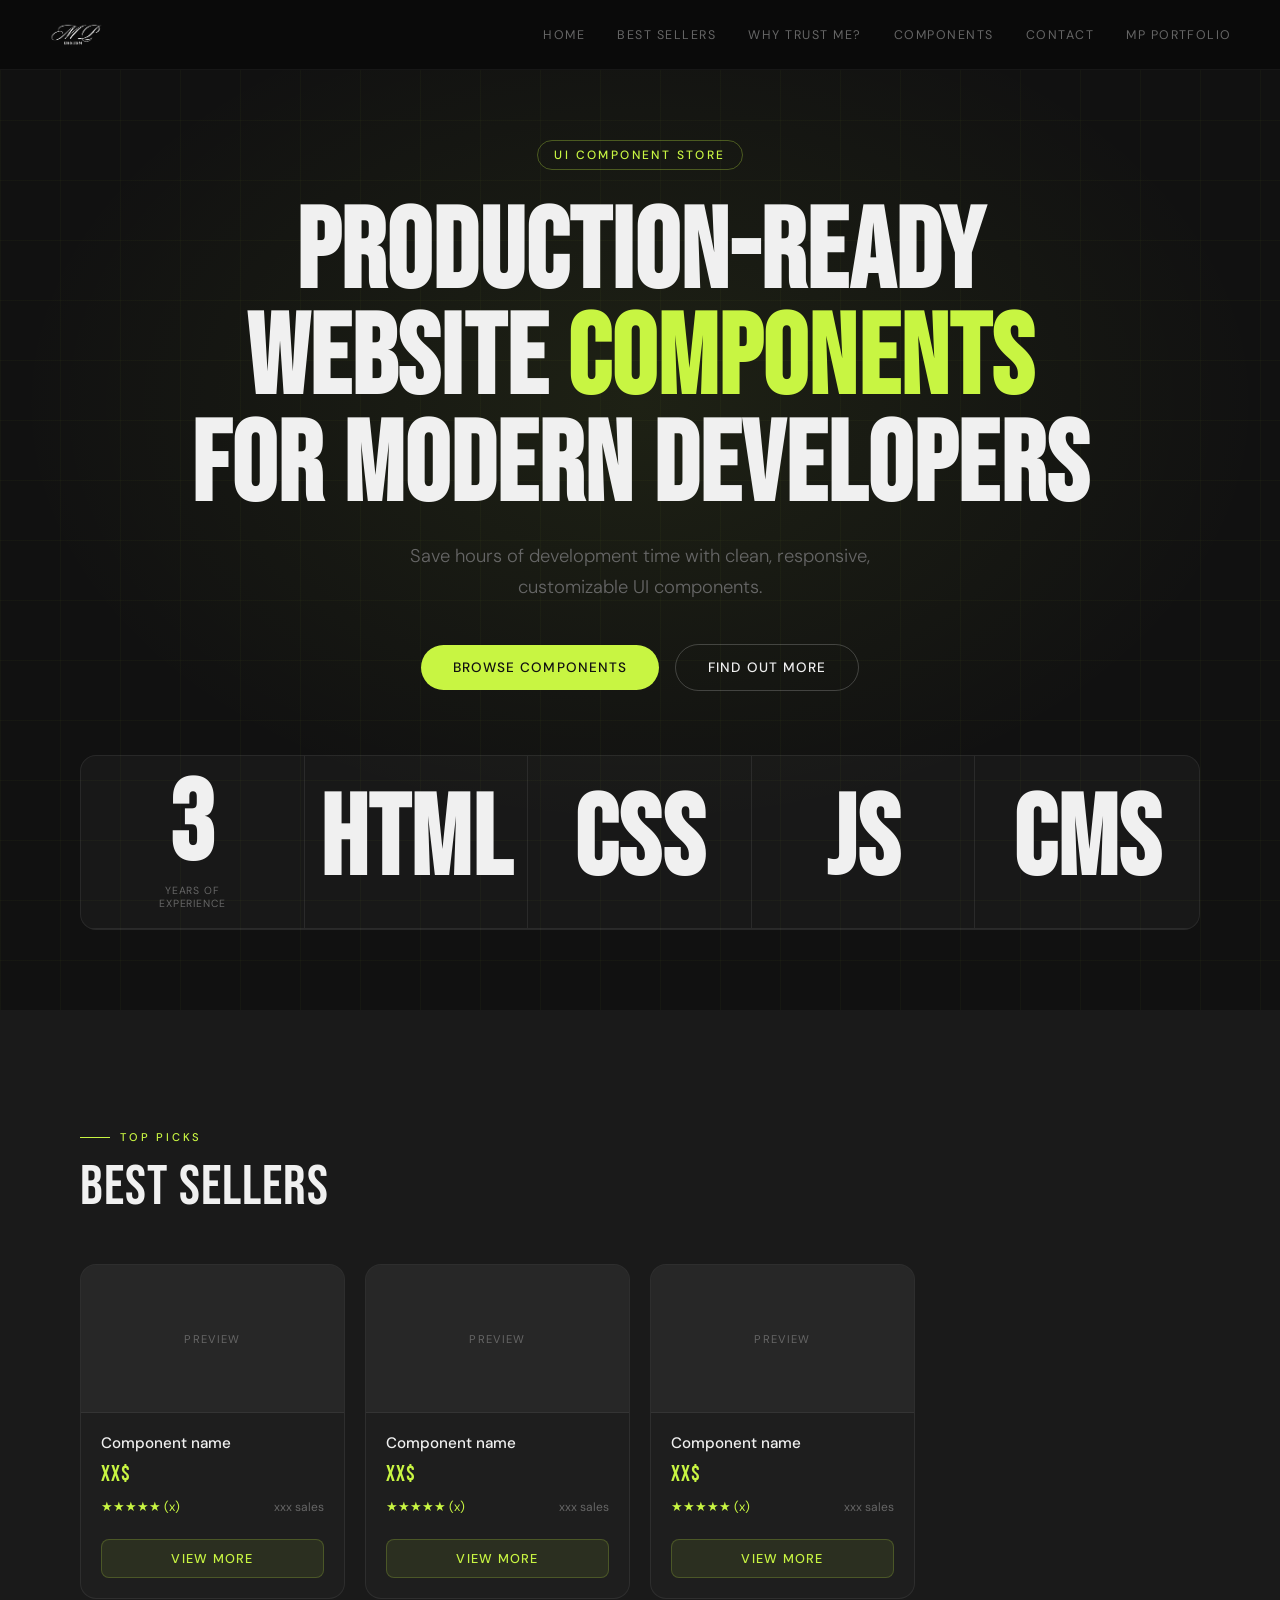
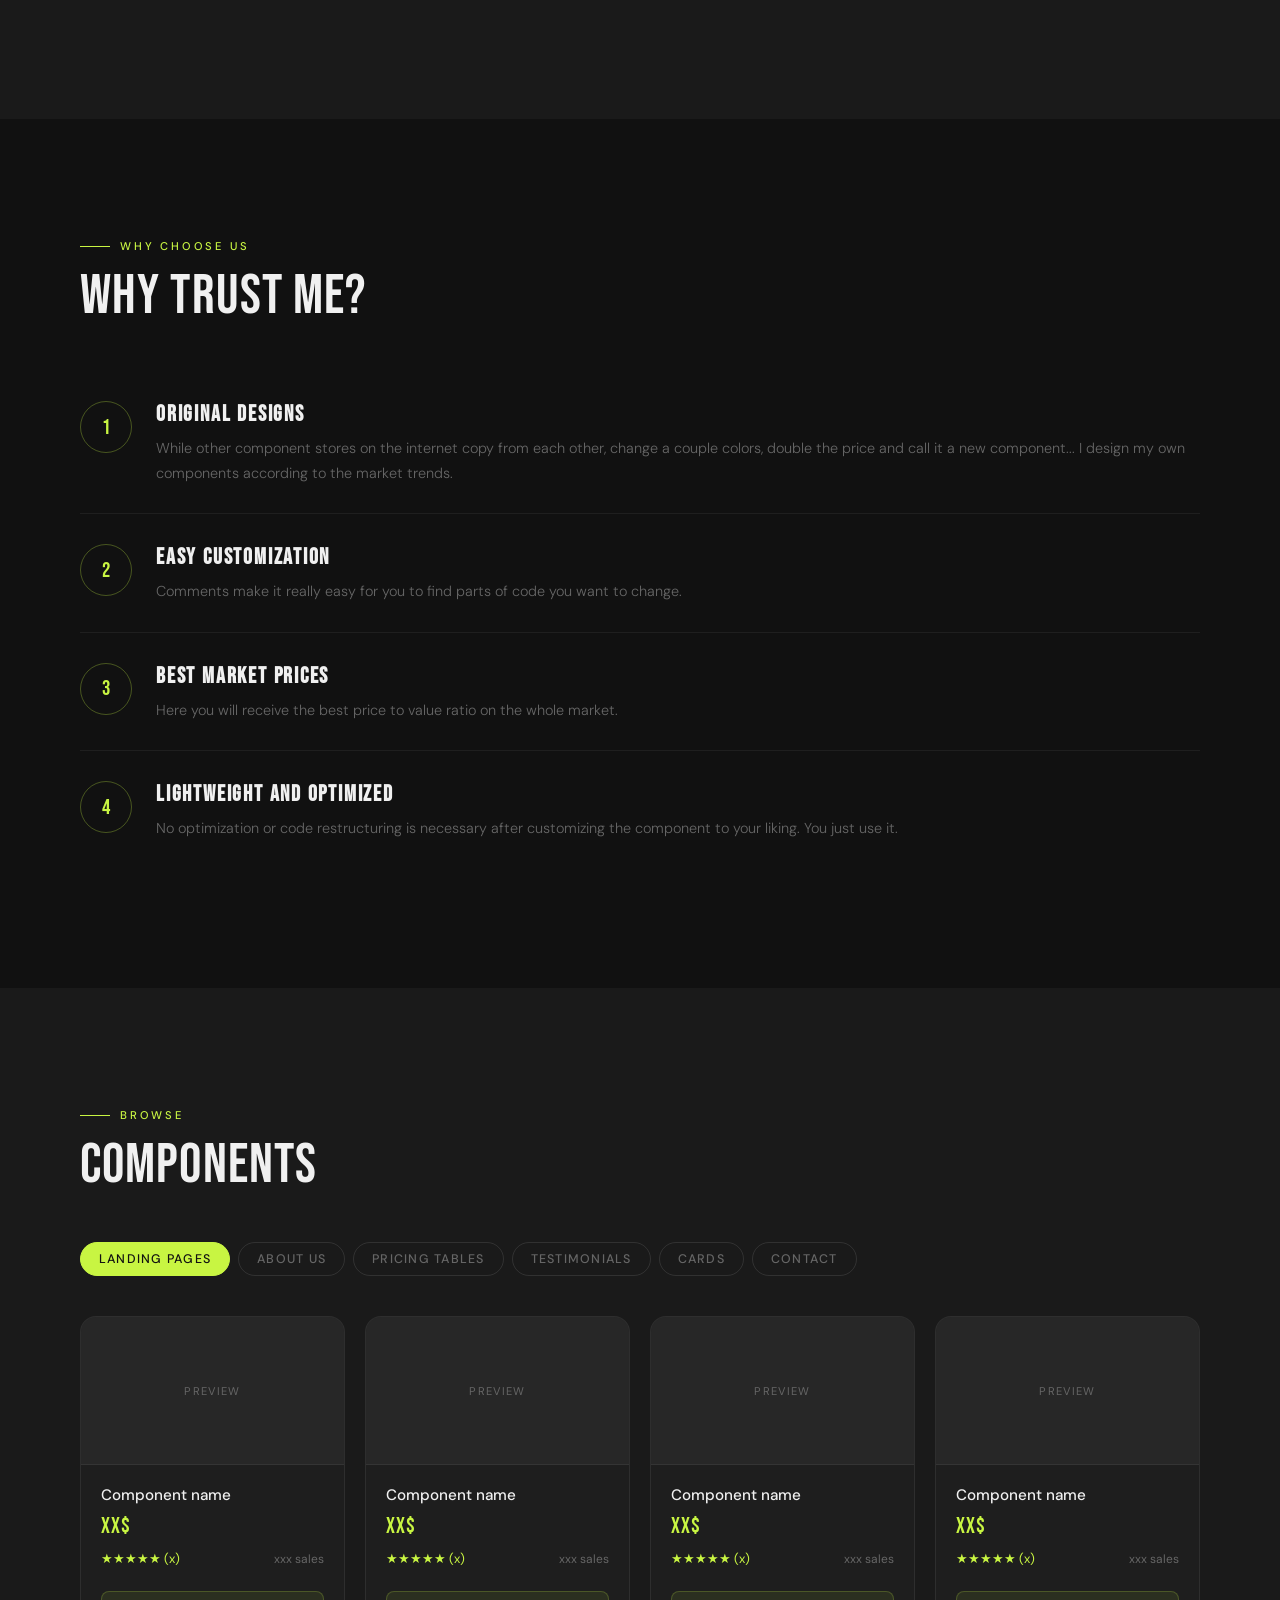
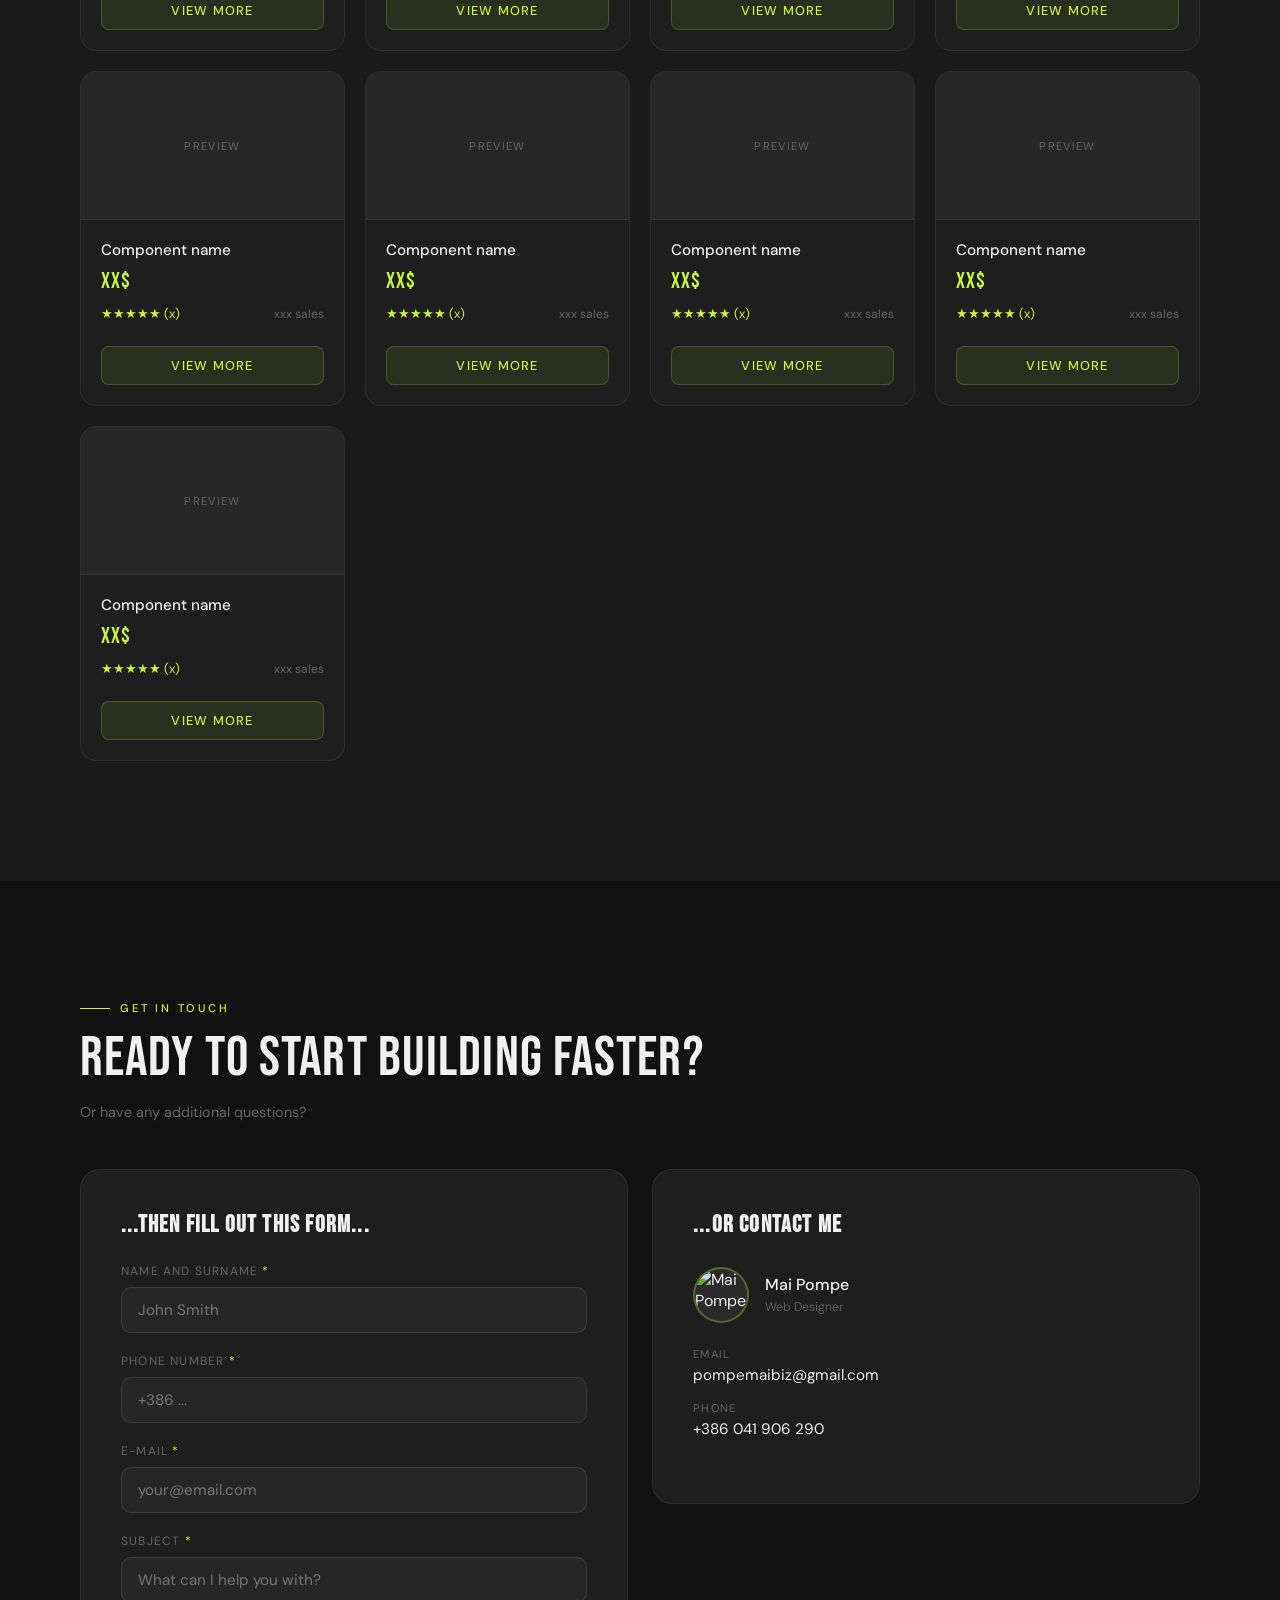
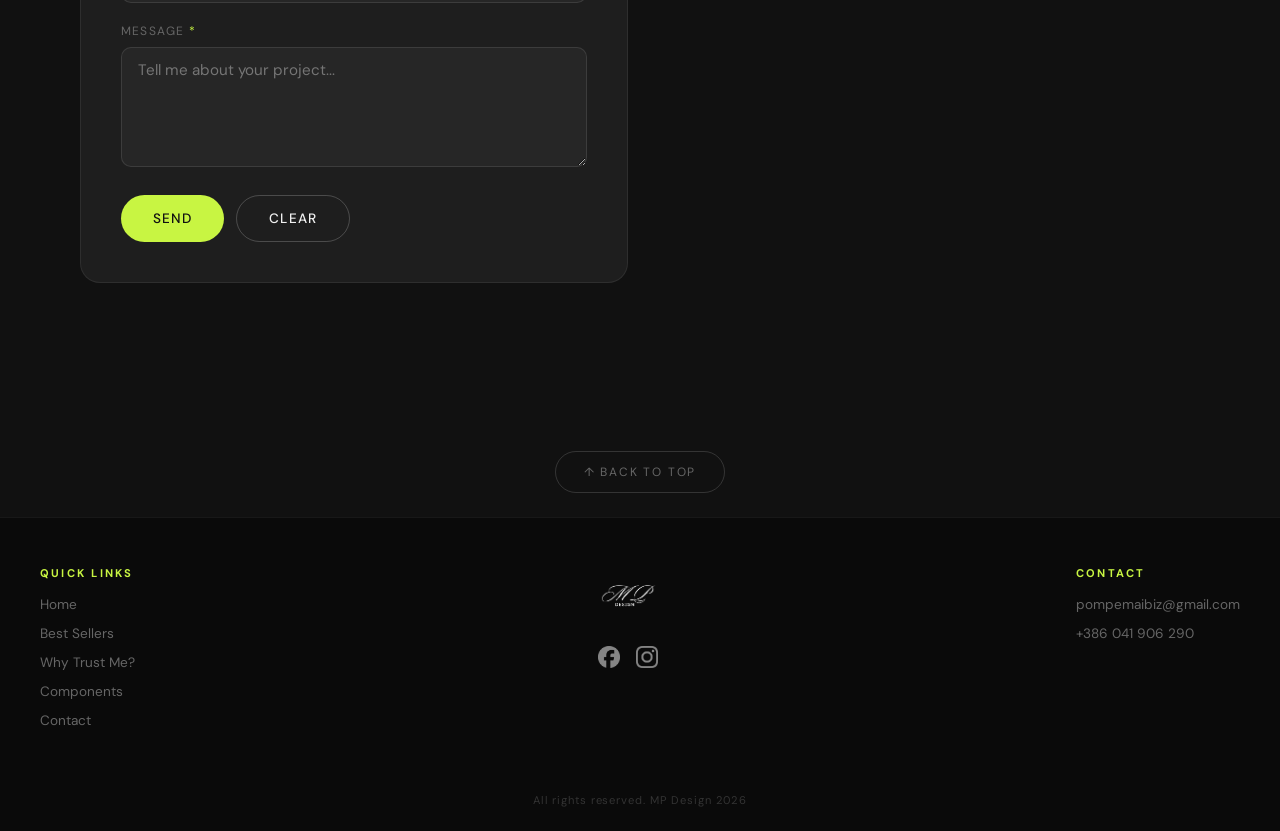
==== componentry.html @ 8903fa46 "MP Componentry added" ====
<!DOCTYPE html>
<html lang="en">
<head>
    <meta charset="UTF-8">
    <meta name="viewport" content="width=device-width, initial-scale=1.0">
    <title>MP Componentry</title>

    <link rel="preconnect" href="https://fonts.googleapis.com">
    <link rel="preconnect" href="https://fonts.gstatic.com" crossorigin>
    <link href="https://fonts.googleapis.com/css2?family=Bebas+Neue&family=DM+Sans:ital,opsz,wght@0,9..40,300;0,9..40,400;0,9..40,500;1,9..40,300&display=swap" rel="stylesheet">

    <link rel="stylesheet" href="componentry.css">
</head>
<body>
    <nav id="navbar">
        <div class="nav-logo">
            <img src="img/logoWhite.png" alt="logo">
        </div>
        <button class="nav-toggle" id="toggle" aria-label="Toggle menu">
            <span></span><span></span><span></span>
        </button>
    </nav>

    <div class="nav-drawer" id="drawer">
        <a href="#landingPage">Home</a>
        <a href="#bestSellers">Best Sellers</a>
        <a href="#whyTrustMe">Why Trust Me?</a>
        <a href="#components">Components</a>
        <a href="#contact">Contact</a>
        <a href="index.html">MP Portfolio</a>
    </div>

    <nav id="desktopNavbar">
        <img src="img/logoWhite.png" alt="logo">
        <a href="#landingPage">Home</a>
        <a href="#bestSellers">Best Sellers</a>
        <a href="#whyTrustMe">Why Trust Me?</a>
        <a href="#components">Components</a>
        <a href="#contact">Contact</a>
        <a href="index.html">MP Portfolio</a>
    </nav>

    <section id="landingPage">
        <div class="landing-eyebrow">UI Component Store</div>
        <h1>Production-Ready Website <span class="accent">Components</span> for Modern Developers</h1>
        <h2>Save hours of development time with clean, responsive, customizable UI components.</h2>

        <div id="landingPageButtons">
            <button type="button" class="btn-primary" onclick="location.href='#components'">Browse Components</button>
            <button type="button" class="btn-secondary" onclick="location.href='#whyTrustMe'">Find Out More</button>
        </div>

        <div id="skillsLine">
            <div class="skillBox">
                <h1>3</h1>
                <p>Years of experience</p>
            </div>
            <div class="skillBox"><h1>HTML</h1></div>
            <div class="skillBox"><h1>CSS</h1></div>
            <div class="skillBox"><h1>JS</h1></div>
            <div class="skillBox"><h1>CMS</h1></div>
        </div>
    </section>

    <section id="bestSellers" class="reveal">
        <div class="section-label">Top Picks</div>
        <div class="section-title">BEST SELLERS</div>

        <div class="cards-grid">
            <div class="card">
                <div class="card-image">Preview</div>
                <div class="card-body">
                    <div class="card-name">Component name</div>
                    <div class="card-price">XX$</div>
                    <div class="card-meta">
                        <span class="card-stars">★★★★★ (x)</span>
                        <span class="card-sales">xxx sales</span>
                    </div>
                    <div class="card-btn"><button type="button">View More</button></div>
                </div>
            </div>

            <div class="card">
                <div class="card-image">Preview</div>
                <div class="card-body">
                    <div class="card-name">Component name</div>
                    <div class="card-price">XX$</div>
                    <div class="card-meta">
                        <span class="card-stars">★★★★★ (x)</span>
                        <span class="card-sales">xxx sales</span>
                    </div>
                    <div class="card-btn"><button type="button">View More</button></div>
                </div>
            </div>

            <div class="card">
                <div class="card-image">Preview</div>
                <div class="card-body">
                    <div class="card-name">Component name</div>
                    <div class="card-price">XX$</div>
                    <div class="card-meta">
                        <span class="card-stars">★★★★★ (x)</span>
                        <span class="card-sales">xxx sales</span>
                    </div>
                    <div class="card-btn"><button type="button">View More</button></div>
                </div>
            </div>
        </div>
    </section>

    <section id="whyTrustMe" class="reveal">
        <div class="section-label">Why choose us</div>
        <div class="section-title">WHY TRUST ME?</div>

        <div class="trust-grid">
            <div class="trustMeReason">
                <div class="trustMeNumber"><p>1</p></div>
                <div class="trustMeReasonTxt">
                    <h2>ORIGINAL DESIGNS</h2>
                    <p>While other component stores on the internet copy from each other, change a couple colors, double the price and call it a new component... I design my own components according to the market trends.</p>
                </div>
            </div>

            <div class="trustMeReason">
                <div class="trustMeNumber"><p>2</p></div>
                <div class="trustMeReasonTxt">
                    <h2>EASY CUSTOMIZATION</h2>
                    <p>Comments make it really easy for you to find parts of code you want to change.</p>
                </div>
            </div>

            <div class="trustMeReason">
                <div class="trustMeNumber"><p>3</p></div>
                <div class="trustMeReasonTxt">
                    <h2>BEST MARKET PRICES</h2>
                    <p>Here you will receive the best price to value ratio on the whole market.</p>
                </div>
            </div>

            <div class="trustMeReason">
                <div class="trustMeNumber"><p>4</p></div>
                <div class="trustMeReasonTxt">
                    <h2>LIGHTWEIGHT AND OPTIMIZED</h2>
                    <p>No optimization or code restructuring is necessary after customizing the component to your liking. You just use it.</p>
                </div>
            </div>
        </div>
    </section>

    <section id="components" class="reveal">
        <div class="section-label">Browse</div>
        <div class="section-title">COMPONENTS</div>

        <div id="componentSections">
            <a href="#" class="active">Landing Pages</a>
            <a href="#">About Us</a>
            <a href="#">Pricing Tables</a>
            <a href="#">Testimonials</a>
            <a href="#">Cards</a>
            <a href="#">Contact</a>
        </div>

        <div class="cards-grid">
            <div class="card">
                <div class="card-image">Preview</div>
                <div class="card-body">
                    <div class="card-name">Component name</div>
                    <div class="card-price">XX$</div>
                    <div class="card-meta">
                        <span class="card-stars">★★★★★ (x)</span>
                        <span class="card-sales">xxx sales</span>
                    </div>
                    <div class="card-btn"><button type="button">View More</button></div>
                </div>
            </div>

            <div class="card">
                <div class="card-image">Preview</div>
                <div class="card-body">
                    <div class="card-name">Component name</div>
                    <div class="card-price">XX$</div>
                    <div class="card-meta">
                        <span class="card-stars">★★★★★ (x)</span>
                        <span class="card-sales">xxx sales</span>
                    </div>
                    <div class="card-btn"><button type="button">View More</button></div>
                </div>
            </div>

            <div class="card">
                <div class="card-image">Preview</div>
                <div class="card-body">
                    <div class="card-name">Component name</div>
                    <div class="card-price">XX$</div>
                    <div class="card-meta">
                        <span class="card-stars">★★★★★ (x)</span>
                        <span class="card-sales">xxx sales</span>
                    </div>
                    <div class="card-btn"><button type="button">View More</button></div>
                </div>
            </div>

            <div class="card">
                <div class="card-image">Preview</div>
                <div class="card-body">
                    <div class="card-name">Component name</div>
                    <div class="card-price">XX$</div>
                    <div class="card-meta">
                        <span class="card-stars">★★★★★ (x)</span>
                        <span class="card-sales">xxx sales</span>
                    </div>
                    <div class="card-btn"><button type="button">View More</button></div>
                </div>
            </div>

            <div class="card">
                <div class="card-image">Preview</div>
                <div class="card-body">
                    <div class="card-name">Component name</div>
                    <div class="card-price">XX$</div>
                    <div class="card-meta">
                        <span class="card-stars">★★★★★ (x)</span>
                        <span class="card-sales">xxx sales</span>
                    </div>
                    <div class="card-btn"><button type="button">View More</button></div>
                </div>
            </div>

            <div class="card">
                <div class="card-image">Preview</div>
                <div class="card-body">
                    <div class="card-name">Component name</div>
                    <div class="card-price">XX$</div>
                    <div class="card-meta">
                        <span class="card-stars">★★★★★ (x)</span>
                        <span class="card-sales">xxx sales</span>
                    </div>
                    <div class="card-btn"><button type="button">View More</button></div>
                </div>
            </div>

            <div class="card">
                <div class="card-image">Preview</div>
                <div class="card-body">
                    <div class="card-name">Component name</div>
                    <div class="card-price">XX$</div>
                    <div class="card-meta">
                        <span class="card-stars">★★★★★ (x)</span>
                        <span class="card-sales">xxx sales</span>
                    </div>
                    <div class="card-btn"><button type="button">View More</button></div>
                </div>
            </div>

            <div class="card">
                <div class="card-image">Preview</div>
                <div class="card-body">
                    <div class="card-name">Component name</div>
                    <div class="card-price">XX$</div>
                    <div class="card-meta">
                        <span class="card-stars">★★★★★ (x)</span>
                        <span class="card-sales">xxx sales</span>
                    </div>
                    <div class="card-btn"><button type="button">View More</button></div>
                </div>
            </div>

            <div class="card">
                <div class="card-image">Preview</div>
                <div class="card-body">
                    <div class="card-name">Component name</div>
                    <div class="card-price">XX$</div>
                    <div class="card-meta">
                        <span class="card-stars">★★★★★ (x)</span>
                        <span class="card-sales">xxx sales</span>
                    </div>
                    <div class="card-btn"><button type="button">View More</button></div>
                </div>
            </div>
        </div>
    </section>

    <section id="contact" class="reveal">
        <div class="section-label">Get in touch</div>
        <div class="section-title">READY TO START BUILDING FASTER?</div>
        <p>Or have any additional questions?</p>

        <div class="contact-layout">
            <form>
                <h1>...THEN FILL OUT THIS FORM...</h1>

                <div class="form-group">
                    <label for="nameSurname">Name and Surname <span class="required">*</span></label>
                    <input type="text" id="nameSurname" name="Name and Surname" required placeholder="John Smith">
                </div>

                <div class="form-group">
                    <label for="phoneNumber">Phone Number <span class="required">*</span></label>
                    <input type="tel" id="phoneNumber" name="Phone Number" required placeholder="+386 ...">
                </div>

                <div class="form-group">
                    <label for="email">E-mail <span class="required">*</span></label>
                    <input type="email" id="email" name="E-mail" required placeholder="your@email.com">
                </div>

                <div class="form-group">
                    <label for="subject">Subject <span class="required">*</span></label>
                    <input type="text" id="subject" name="Subject" required placeholder="What can I help you with?">
                </div>

                <div class="form-group">
                    <label for="message">Message <span class="required">*</span></label>
                    <textarea id="message" name="Message" placeholder="Tell me about your project..."></textarea>
                </div>

                <div id="formButtons">
                    <button type="submit" class="btn-primary">SEND</button>
                    <button type="reset" class="btn-secondary">CLEAR</button>
                </div>
            </form>

            <div id="contactInfo">
                <h1>...OR CONTACT ME</h1>

                <div class="specificContactInfo" id="ownerContactInfo">
                    <img src="#" alt="Mai Pompe - Owner" onerror="this.style.background='#2a2a2a'">
                    <h3>Mai Pompe <br><span>Web Designer</span></h3>
                </div>

                <div class="specificContactInfo">
                    <div class="contact-detail-row">
                        <span class="label">Email</span>
                        <span class="value"><a href="mailto:pompemaibiz@gmail.com">pompemaibiz@gmail.com</a></span>
                    </div>
                    <div class="contact-detail-row">
                        <span class="label">Phone</span>
                        <span class="value"><a href="tel:+386041906290">+386 041 906 290</a></span>
                    </div>
                </div>
            </div>
        </div>
    </section>

    <div id="backToTopButton">
        <button type="button" onclick="window.scrollTo({top:0,behavior:'smooth'})">↑ BACK TO TOP</button>
    </div>

    <footer>
        <div class="footer-inner">
            <div class="footerSection">
                <h2>Quick Links</h2>
                <a href="#landingPage">Home</a>
                <a href="#bestSellers">Best Sellers</a>
                <a href="#whyTrustMe">Why Trust Me?</a>
                <a href="#components">Components</a>
                <a href="#contact">Contact</a>
            </div>

            <div class="footerSection" style="align-items:center;">
                <img src="img/logoWhite.png" alt="logo" class="footer-logo">
                <div id="socialMedia">
                    <a href="https://www.facebook.com/profile.php?id=61580860101580"><img src="img/facebookLogo.png" alt="Facebook"></a>
                    <a href="https://www.instagram.com/mpcomponentry/"><img src="img/instagramLogo.png" alt="Instagram"></a>
                </div>
            </div>

            <div class="footerSection">
                <h2>Contact</h2>
                <a href="mailto:pompemaibiz@gmail.com">pompemaibiz@gmail.com</a>
                <a href="tel:+386041906290">+386 041 906 290</a>
            </div>
        </div>
    </footer>

    <p id="copyright">All rights reserved. MP Design 2026</p>

    <script src="componentry.js"></script>
</body>
</html>
---- componentry.css ----
:root {
    --lime: #c8f542;
    --dark: #111111;
    --mid: #1a1a1a;
    --surface: #1e1e1e;
    --muted: #666;
    --white: #f0f0f0;
}

*, *::before, *::after { box-sizing: border-box; margin: 0; padding: 0; }
html { scroll-behavior: smooth; }

body {
    background-color: var(--dark);
    color: var(--white);
    font-family: 'DM Sans', sans-serif;
    overflow-x: hidden;
}

/*==MOBILE NAVBAR==*/
#navbar {
    position: fixed;
    top: 0; left: 0; right: 0;
    height: 70px;
    background: rgba(10,10,10,0.92);
    backdrop-filter: blur(16px);
    border-bottom: 1px solid rgba(255,255,255,0.05);
    display: flex;
    align-items: center;
    justify-content: space-between;
    padding: 0 24px;
    z-index: 1000;
}
.nav-logo img { height: 60px; }

.nav-toggle {
    display: flex;
    flex-direction: column;
    gap: 5px;
    cursor: pointer;
    padding: 8px;
    background: none;
    border: none;
}
.nav-toggle span {
    display: block;
    width: 26px; height: 2px;
    background: var(--white);
    border-radius: 2px;
    transition: transform 0.35s cubic-bezier(.77,0,.18,1), opacity 0.25s ease;
    transform-origin: center;
}
#navbar.open .nav-toggle span:nth-child(1) { transform: translateY(7px) rotate(45deg); }
#navbar.open .nav-toggle span:nth-child(2) { opacity: 0; transform: scaleX(0); }
#navbar.open .nav-toggle span:nth-child(3) { transform: translateY(-7px) rotate(-45deg); }

.nav-drawer {
    position: fixed;
    top: 70px; left: 0; right: 0;
    background: rgba(10,10,10,0.97);
    backdrop-filter: blur(20px);
    display: flex;
    flex-direction: column;
    max-height: 0;
    overflow: hidden;
    transition: max-height 0.45s cubic-bezier(.77,0,.18,1), padding 0.35s ease;
    z-index: 999;
    border-bottom: 1px solid rgba(255,255,255,0.05);
}
#navbar.open ~ .nav-drawer { max-height: 400px; padding: 12px 0 20px; }

.nav-drawer a {
    font-family: 'DM Sans', sans-serif;
    font-size: 0.95rem;
    color: var(--muted);
    text-decoration: none;
    padding: 14px 28px;
    letter-spacing: 0.08em;
    text-transform: uppercase;
    display: flex; align-items: center; gap: 12px;
    transition: color 0.2s;
}
.nav-drawer a::before {
    content: '';
    display: block;
    width: 5px; height: 5px;
    border-radius: 50%;
    background: var(--lime);
    opacity: 0;
    transition: opacity 0.2s, transform 0.2s;
    transform: scale(0.5);
}
.nav-drawer a:hover { color: var(--white); }
.nav-drawer a:hover::before { opacity: 1; transform: scale(1); }

#navbar.open ~ .nav-drawer a { animation: slideIn 0.4s ease both; }
#navbar.open ~ .nav-drawer a:nth-child(1) { animation-delay: 0.05s; }
#navbar.open ~ .nav-drawer a:nth-child(2) { animation-delay: 0.10s; }
#navbar.open ~ .nav-drawer a:nth-child(3) { animation-delay: 0.15s; }
#navbar.open ~ .nav-drawer a:nth-child(4) { animation-delay: 0.20s; }
#navbar.open ~ .nav-drawer a:nth-child(5) { animation-delay: 0.25s; }

@keyframes slideIn {
    from { opacity: 0; transform: translateX(-14px); }
    to   { opacity: 1; transform: translateX(0); }
}

/*==DESKTOP NAVBAR==*/
#desktopNavbar { display: none; }

/*==BUTTONS==*/
.btn-primary {
    background: var(--lime);
    color: #111;
    border: none;
    padding: 14px 32px;
    border-radius: 100px;
    font-family: 'DM Sans', sans-serif;
    font-size: 0.85rem;
    font-weight: 500;
    letter-spacing: 0.08em;
    text-transform: uppercase;
    cursor: pointer;
    transition: transform 0.2s ease, box-shadow 0.2s ease;
}
.btn-primary:hover {
    transform: translateY(-2px);
    box-shadow: 0 8px 30px rgba(200,245,66,0.35);
}
.btn-secondary {
    background: transparent;
    color: var(--white);
    border: 1px solid rgba(255,255,255,0.2);
    padding: 14px 32px;
    border-radius: 100px;
    font-family: 'DM Sans', sans-serif;
    font-size: 0.85rem;
    font-weight: 500;
    letter-spacing: 0.08em;
    text-transform: uppercase;
    cursor: pointer;
    transition: border-color 0.2s, color 0.2s, transform 0.2s;
}
.btn-secondary:hover {
    border-color: var(--lime);
    color: var(--lime);
    transform: translateY(-2px);
}

/*==SECTION SHARED==*/
section { padding: 100px 24px; }

.section-label {
    font-family: 'DM Sans', sans-serif;
    font-size: 0.7rem;
    font-weight: 500;
    letter-spacing: 0.25em;
    text-transform: uppercase;
    color: var(--lime);
    display: flex;
    align-items: center;
    gap: 10px;
    margin-bottom: 16px;
}
.section-label::before {
    content: '';
    display: inline-block;
    width: 30px; height: 1px;
    background: var(--lime);
}
.section-title {
    font-family: 'Bebas Neue', sans-serif;
    font-size: clamp(2rem, 6vw, 3.5rem);
    letter-spacing: 0.02em;
    color: var(--white);
    line-height: 1;
    margin-bottom: 48px;
}

/*==SCROLL REVEAL==*/
.reveal {
    opacity: 0;
    transform: translateY(30px);
    transition: opacity 0.7s ease, transform 0.7s ease;
}
.reveal.visible {
    opacity: 1;
    transform: none;
}

@keyframes fadeUp {
    from { opacity: 0; transform: translateY(24px); }
    to   { opacity: 1; transform: translateY(0); }
}

/*==LANDING PAGE==*/
#landingPage {
    min-height: 100vh;
    display: flex;
    flex-direction: column;
    justify-content: center;
    align-items: center;
    text-align: center;
    padding: 120px 24px 60px;
    position: relative;
    overflow: hidden;
}
#landingPage::before {
    content: '';
    position: absolute; inset: 0;
    background-image:
        linear-gradient(rgba(200,245,66,0.03) 1px, transparent 1px),
        linear-gradient(90deg, rgba(200,245,66,0.03) 1px, transparent 1px);
    background-size: 60px 60px;
    pointer-events: none;
}
#landingPage::after {
    content: '';
    position: absolute; inset: 0;
    background: radial-gradient(ellipse 70% 60% at 50% 40%, rgba(200,245,66,0.07) 0%, transparent 70%);
    pointer-events: none;
}

.landing-eyebrow {
    font-family: 'DM Sans', sans-serif;
    font-size: 0.75rem;
    font-weight: 500;
    letter-spacing: 0.2em;
    text-transform: uppercase;
    color: var(--lime);
    border: 1px solid rgba(200,245,66,0.3);
    padding: 6px 16px;
    border-radius: 100px;
    margin-bottom: 32px;
    opacity: 0;
    animation: fadeUp 0.8s ease 0.2s forwards;
    position: relative; z-index: 1;
}

#landingPage h1 {
    font-family: 'Bebas Neue', sans-serif;
    font-size: clamp(2.8rem, 10vw, 7rem);
    line-height: 0.95;
    letter-spacing: 0.01em;
    color: var(--white);
    max-width: 900px;
    opacity: 0;
    animation: fadeUp 0.9s ease 0.4s forwards;
    position: relative; z-index: 1;
}
#landingPage h1 .accent { color: var(--lime); }

#landingPage h2 {
    font-family: 'DM Sans', sans-serif;
    font-weight: 300;
    font-size: clamp(0.9rem, 2.5vw, 1.15rem);
    color: var(--muted);
    margin-top: 20px;
    max-width: 520px;
    line-height: 1.7;
    opacity: 0;
    animation: fadeUp 0.9s ease 0.6s forwards;
    position: relative; z-index: 1;
}

#landingPageButtons {
    display: flex;
    justify-content: center;
    align-items: center;
    gap: 16px;
    margin-top: 40px;
    flex-wrap: wrap;
    opacity: 0;
    animation: fadeUp 0.9s ease 0.8s forwards;
    position: relative; z-index: 1;
}

/* Skills line */
#skillsLine {
    background: rgba(255,255,255,0.03);
    border: 1px solid rgba(255,255,255,0.07);
    border-radius: 16px;
    display: grid;
    grid-template-columns: repeat(auto-fit, minmax(90px, 1fr));
    width: 100%;
    margin-top: 64px;
    opacity: 0;
    animation: fadeUp 0.9s ease 1s forwards;
    overflow: hidden;
    position: relative; z-index: 1;
}
.skillBox {
    display: flex;
    flex-direction: column;
    align-items: center;
    justify-content: center;
    padding: 18px 12px;
    border-right: 1px solid rgba(255,255,255,0.08);
    border-bottom: 1px solid rgba(255,255,255,0.08);
}
.skillBox:last-child { border-right: none; }
.skillBox h1 {
    font-family: 'Bebas Neue', sans-serif;
    font-size: clamp(1.1rem, 3vw, 1.6rem);
    letter-spacing: 0.05em;
    color: var(--lime);
    line-height: 1;
}
.skillBox p {
    color: var(--muted);
    font-size: 0.65rem;
    letter-spacing: 0.08em;
    text-transform: uppercase;
    text-align: center;
    max-width: 80px;
    margin-top: 4px;
}

/*==BEST SELLERS==*/
#bestSellers {
    background: var(--mid);
}

/*==CARDS==*/
.cards-grid {
    display: grid;
    grid-template-columns: repeat(auto-fill, minmax(260px, 1fr));
    gap: 20px;
}

.card {
    background: var(--surface);
    border: 1px solid rgba(255,255,255,0.07);
    border-radius: 16px;
    overflow: hidden;
    display: flex;
    flex-direction: column;
    transition: border-color 0.25s ease, transform 0.25s ease;
}
.card:hover {
    border-color: rgba(200,245,66,0.25);
    transform: translateY(-4px);
}

.card-image {
    width: 100%;
    aspect-ratio: 16/9;
    background: rgba(255,255,255,0.04);
    border-bottom: 1px solid rgba(255,255,255,0.06);
    display: flex;
    align-items: center;
    justify-content: center;
    color: var(--muted);
    font-size: 0.7rem;
    letter-spacing: 0.12em;
    text-transform: uppercase;
    overflow: hidden;
}
.card-image img {
    width: 100%; height: 100%;
    object-fit: cover;
    display: block;
}

.card-body {
    padding: 20px;
    display: flex;
    flex-direction: column;
    gap: 8px;
    flex: 1;
}

.card-name {
    font-family: 'DM Sans', sans-serif;
    font-weight: 500;
    font-size: 0.95rem;
    color: var(--white);
}

.card-price {
    font-family: 'Bebas Neue', sans-serif;
    font-size: 1.4rem;
    letter-spacing: 0.05em;
    color: var(--lime);
}

.card-meta {
    display: flex;
    align-items: center;
    justify-content: space-between;
    margin-top: 2px;
}

.card-stars {
    color: var(--lime);
    font-size: 0.8rem;
}
.card-sales {
    color: var(--muted);
    font-size: 0.75rem;
}

.card-btn {
    margin-top: auto;
    padding-top: 16px;
}
.card-btn button {
    width: 100%;
    background: rgba(200,245,66,0.08);
    color: var(--lime);
    border: 1px solid rgba(200,245,66,0.2);
    padding: 10px;
    border-radius: 8px;
    font-family: 'DM Sans', sans-serif;
    font-size: 0.8rem;
    font-weight: 500;
    letter-spacing: 0.1em;
    text-transform: uppercase;
    cursor: pointer;
    transition: background 0.2s, border-color 0.2s;
}
.card-btn button:hover {
    background: rgba(200,245,66,0.15);
    border-color: rgba(200,245,66,0.5);
}

/*==WHY TRUST ME==*/
#whyTrustMe { }

.trust-grid {
    display: flex;
    flex-direction: column;
    gap: 2px;
}

.trustMeReason {
    display: flex;
    align-items: flex-start;
    gap: 24px;
    padding: 28px 0;
    border-bottom: 1px solid rgba(255,255,255,0.06);
    transition: background 0.2s;
}
.trustMeReason:last-child { border-bottom: none; }

.trustMeNumber {
    flex-shrink: 0;
    background: transparent;
    border: 1px solid rgba(200,245,66,0.3);
    border-radius: 50%;
    height: 52px; width: 52px;
    display: flex;
    justify-content: center;
    align-items: center;
    transition: background 0.3s, border-color 0.3s;
}
.trustMeReason:hover .trustMeNumber {
    background: var(--lime);
    border-color: var(--lime);
}
.trustMeNumber p {
    font-family: 'Bebas Neue', sans-serif;
    font-size: 1.3rem;
    color: var(--lime);
    transition: color 0.3s;
}
.trustMeReason:hover .trustMeNumber p { color: #111; }

.trustMeReasonTxt h2 {
    font-family: 'Bebas Neue', sans-serif;
    font-size: 1.4rem;
    letter-spacing: 0.08em;
    color: var(--white);
    margin-bottom: 8px;
}
.trustMeReasonTxt p {
    color: var(--muted);
    font-size: 0.9rem;
    line-height: 1.7;
    font-weight: 300;
}

/*==COMPONENTS SECTION==*/
#components { background: var(--mid); }

#componentSections {
    display: flex;
    flex-wrap: wrap;
    gap: 8px;
    margin-bottom: 40px;
}
#componentSections a {
    font-family: 'DM Sans', sans-serif;
    font-size: 0.78rem;
    font-weight: 500;
    letter-spacing: 0.1em;
    text-transform: uppercase;
    color: var(--muted);
    text-decoration: none;
    padding: 8px 18px;
    border-radius: 100px;
    border: 1px solid rgba(255,255,255,0.1);
    transition: color 0.2s, border-color 0.2s, background 0.2s;
}
#componentSections a:hover,
#componentSections a.active {
    color: #111;
    background: var(--lime);
    border-color: var(--lime);
}

/*==CONTACT==*/
#contact { }

#contact > .section-title + p,
#contact > p {
    color: var(--muted);
    font-size: 0.9rem;
    margin-top: -32px;
    margin-bottom: 48px;
}

.contact-layout {
    display: flex;
    flex-direction: column;
    gap: 24px;
}

#contact form {
    display: flex;
    flex-direction: column;
    gap: 20px;
    background: var(--surface);
    border: 1px solid rgba(255,255,255,0.07);
    border-radius: 20px;
    padding: 32px 24px;
}

#contact form h1 {
    font-family: 'Bebas Neue', sans-serif;
    font-size: 1.5rem;
    letter-spacing: 0.05em;
    color: var(--white);
    margin-bottom: 4px;
}

.form-group {
    display: flex;
    flex-direction: column;
    gap: 8px;
}
#contact form label {
    color: var(--muted);
    font-size: 0.75rem;
    letter-spacing: 0.1em;
    text-transform: uppercase;
}
.required { color: var(--lime); }

#contact form input,
#contact form textarea {
    background: rgba(255,255,255,0.04);
    border: 1px solid rgba(255,255,255,0.1);
    border-radius: 10px;
    padding: 12px 16px;
    color: var(--white);
    font-family: 'DM Sans', sans-serif;
    font-size: 0.95rem;
    outline: none;
    transition: border-color 0.2s, background 0.2s;
}
#contact form input:focus,
#contact form textarea:focus {
    border-color: var(--lime);
    background: rgba(200,245,66,0.04);
}
#contact form textarea { min-height: 120px; resize: vertical; }

#formButtons {
    display: flex;
    gap: 12px;
    padding-top: 8px;
}

#contactInfo {
    background: var(--surface);
    border: 1px solid rgba(255,255,255,0.07);
    border-radius: 20px;
    padding: 32px 24px;
}
#contactInfo h1 {
    font-family: 'Bebas Neue', sans-serif;
    font-size: 1.5rem;
    letter-spacing: 0.05em;
    color: var(--white);
    margin-bottom: 28px;
}

.specificContactInfo { margin-bottom: 24px; }

#ownerContactInfo {
    display: flex;
    flex-direction: row;
    align-items: center;
    gap: 16px;
    margin-bottom: 24px;
}
#ownerContactInfo img {
    height: 56px; width: 56px;
    border-radius: 50%;
    object-fit: cover;
    background: var(--mid);
    border: 2px solid rgba(200,245,66,0.3);
}
#ownerContactInfo h3 {
    color: var(--white);
    font-weight: 500;
    font-size: 1rem;
}
#ownerContactInfo h3 span {
    color: var(--muted);
    font-size: 0.78rem;
    font-weight: 300;
}

.contact-detail-row {
    display: flex;
    flex-direction: column;
    gap: 4px;
    margin-bottom: 16px;
}
.contact-detail-row .label {
    color: var(--muted);
    font-size: 0.7rem;
    letter-spacing: 0.12em;
    text-transform: uppercase;
}
.contact-detail-row .value {
    color: var(--white);
    font-size: 0.95rem;
}
.contact-detail-row .value a {
    color: var(--white);
    text-decoration: none;
    transition: color 0.2s;
}
.contact-detail-row .value a:hover { color: var(--lime); }

/*==BACK TO TOP==*/
#backToTopButton {
    display: flex;
    justify-content: center;
    padding: 48px 0 24px;
}
#backToTopButton button {
    background: transparent;
    border: 1px solid rgba(255,255,255,0.15);
    color: var(--muted);
    font-family: 'DM Sans', sans-serif;
    font-size: 0.75rem;
    letter-spacing: 0.15em;
    text-transform: uppercase;
    padding: 12px 28px;
    border-radius: 100px;
    cursor: pointer;
    display: flex;
    align-items: center;
    gap: 8px;
    transition: color 0.2s, border-color 0.2s;
}
#backToTopButton button:hover {
    color: var(--lime);
    border-color: var(--lime);
}

/*==FOOTER==*/
footer {
    background: #0a0a0a;
    border-top: 1px solid rgba(255,255,255,0.06);
    display: flex;
    flex-direction: column;
    align-items: center;
    padding: 48px 24px;
    gap: 40px;
}
.footer-inner {
    width: 100%;
    max-width: 1200px;
    display: flex;
    flex-direction: column;
    gap: 40px;
}
.footerSection { display: flex; flex-direction: column; gap: 12px; }
.footerSection h2 {
    font-family: 'DM Sans', sans-serif;
    font-size: 0.7rem;
    letter-spacing: 0.2em;
    text-transform: uppercase;
    color: var(--lime);
    margin-bottom: 4px;
}
.footerSection p,
.footerSection a {
    color: var(--muted);
    font-size: 0.85rem;
    text-decoration: none;
    transition: color 0.2s;
}
.footerSection a:hover { color: var(--white); }

footer img.footer-logo { width: 60px; height: 60px; margin-bottom: 8px; }

#socialMedia { display: flex; gap: 16px; align-items: center; }
#socialMedia a { display: flex; }
#socialMedia img {
    height: 22px; width: 22px;
    opacity: 0.5;
    transition: opacity 0.2s;
    cursor: pointer;
}
#socialMedia img:hover { opacity: 1; }

#copyright {
    color: #333;
    font-size: 0.7rem;
    letter-spacing: 0.08em;
    background: #0a0a0a;
    text-align: center;
    padding: 16px 0 24px;
}

/*==DESKTOP BREAKPOINT==*/
@media (min-width: 768px) {
    #navbar { display: none; }
    .nav-drawer { display: none; }

    #desktopNavbar {
        display: flex;
        position: fixed;
        top: 0; left: 0; right: 0;
        height: 70px;
        background: rgba(10,10,10,0.92);
        backdrop-filter: blur(16px);
        border-bottom: 1px solid rgba(255,255,255,0.05);
        align-items: center;
        padding: 0 48px;
        z-index: 1000;
        gap: 32px;
    }
    #desktopNavbar img { height: 56px; margin-right: auto; }
    #desktopNavbar a {
        font-family: 'DM Sans', sans-serif;
        font-size: 0.78rem;
        font-weight: 400;
        letter-spacing: 0.12em;
        text-transform: uppercase;
        color: var(--muted);
        text-decoration: none;
        transition: color 0.2s;
        position: relative;
        white-space: nowrap;
    }
    #desktopNavbar a::after {
        content: '';
        position: absolute;
        bottom: -4px; left: 0; right: 0;
        height: 1px;
        background: var(--lime);
        transform: scaleX(0);
        transition: transform 0.25s ease;
    }
    #desktopNavbar a:hover { color: var(--white); }
    #desktopNavbar a:hover::after { transform: scaleX(1); }

    #landingPage { padding-top: 100px; }

    .contact-layout { flex-direction: row; align-items: flex-start; }
    #contact form, #contactInfo { flex: 1; }

    .footer-inner {
        flex-direction: row;
        justify-content: space-between;
        align-items: flex-start;
    }
    .footerSection { min-width: 140px; }
}

@media (min-width: 1024px) {
    section { padding: 120px 80px; }
    #landingPage { padding: 140px 80px 80px; }
    #contact form { padding: 40px; }
    #contactInfo { padding: 40px; }
}
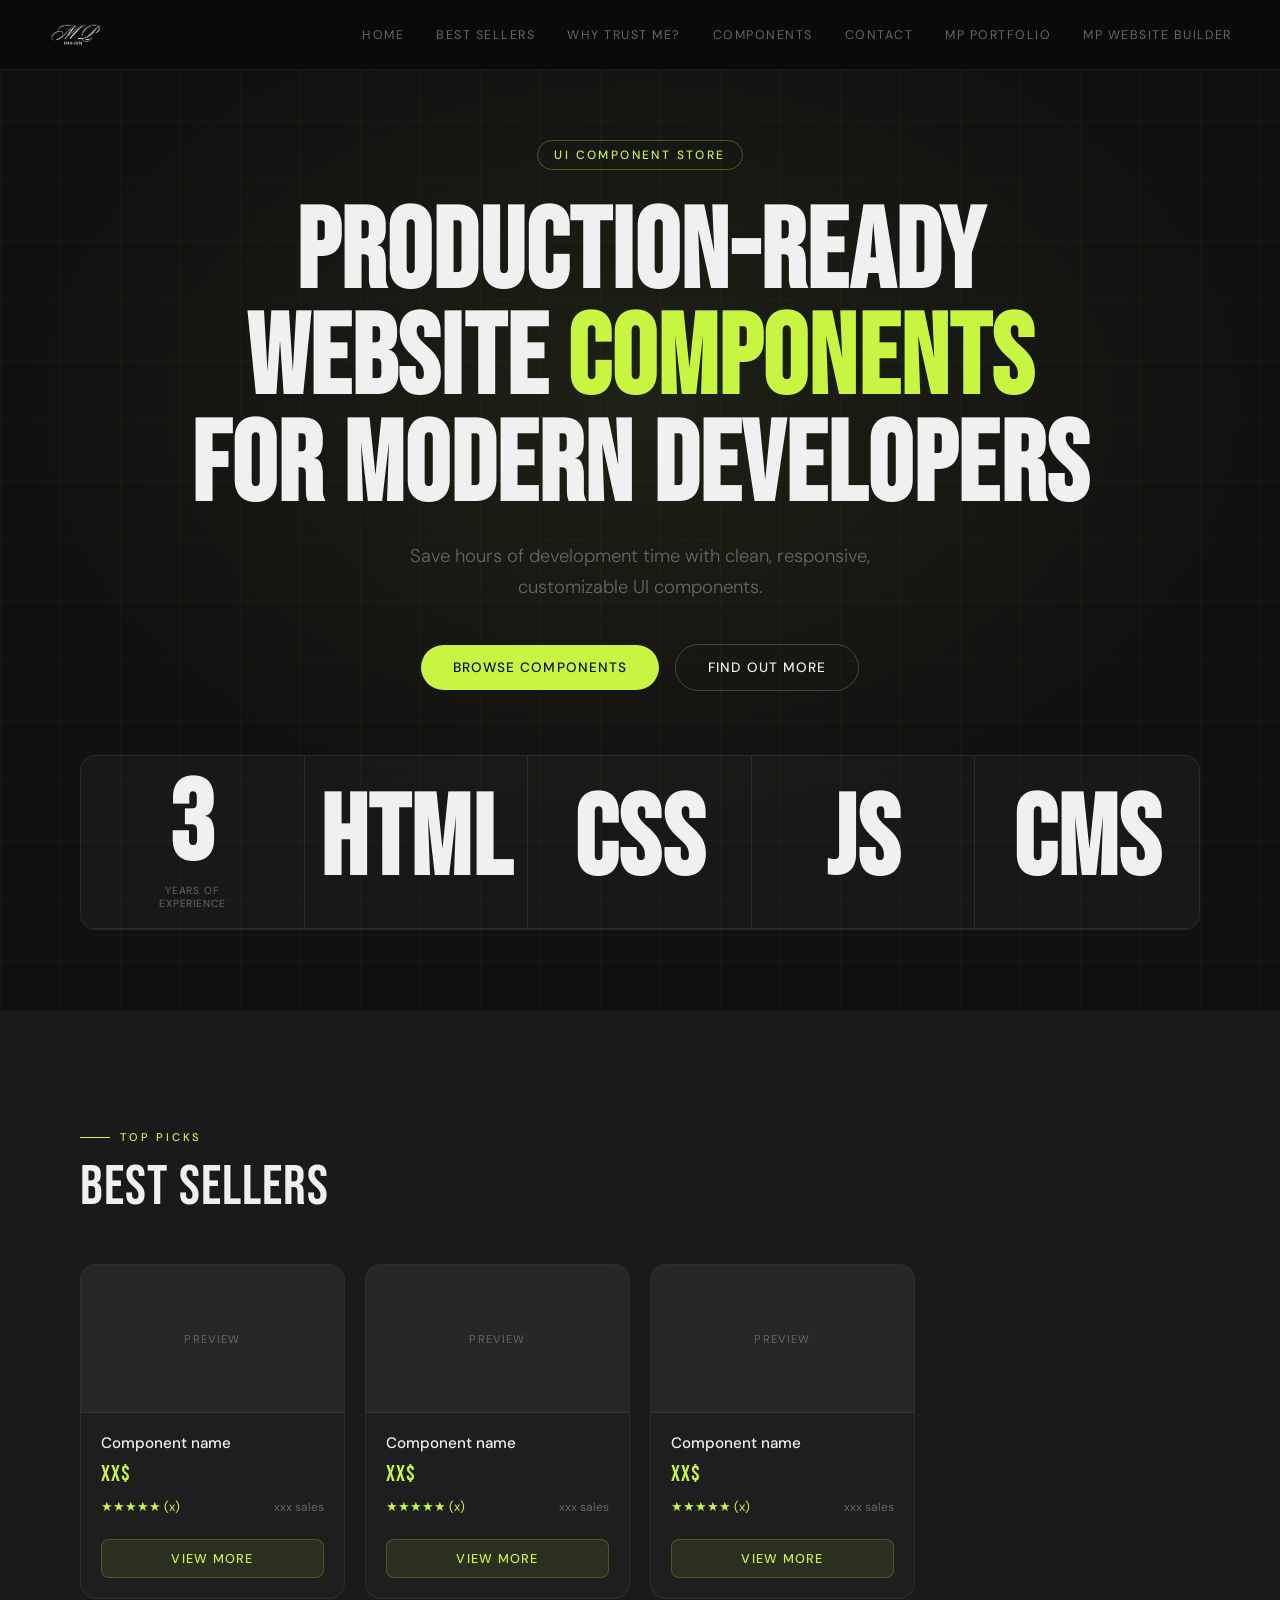
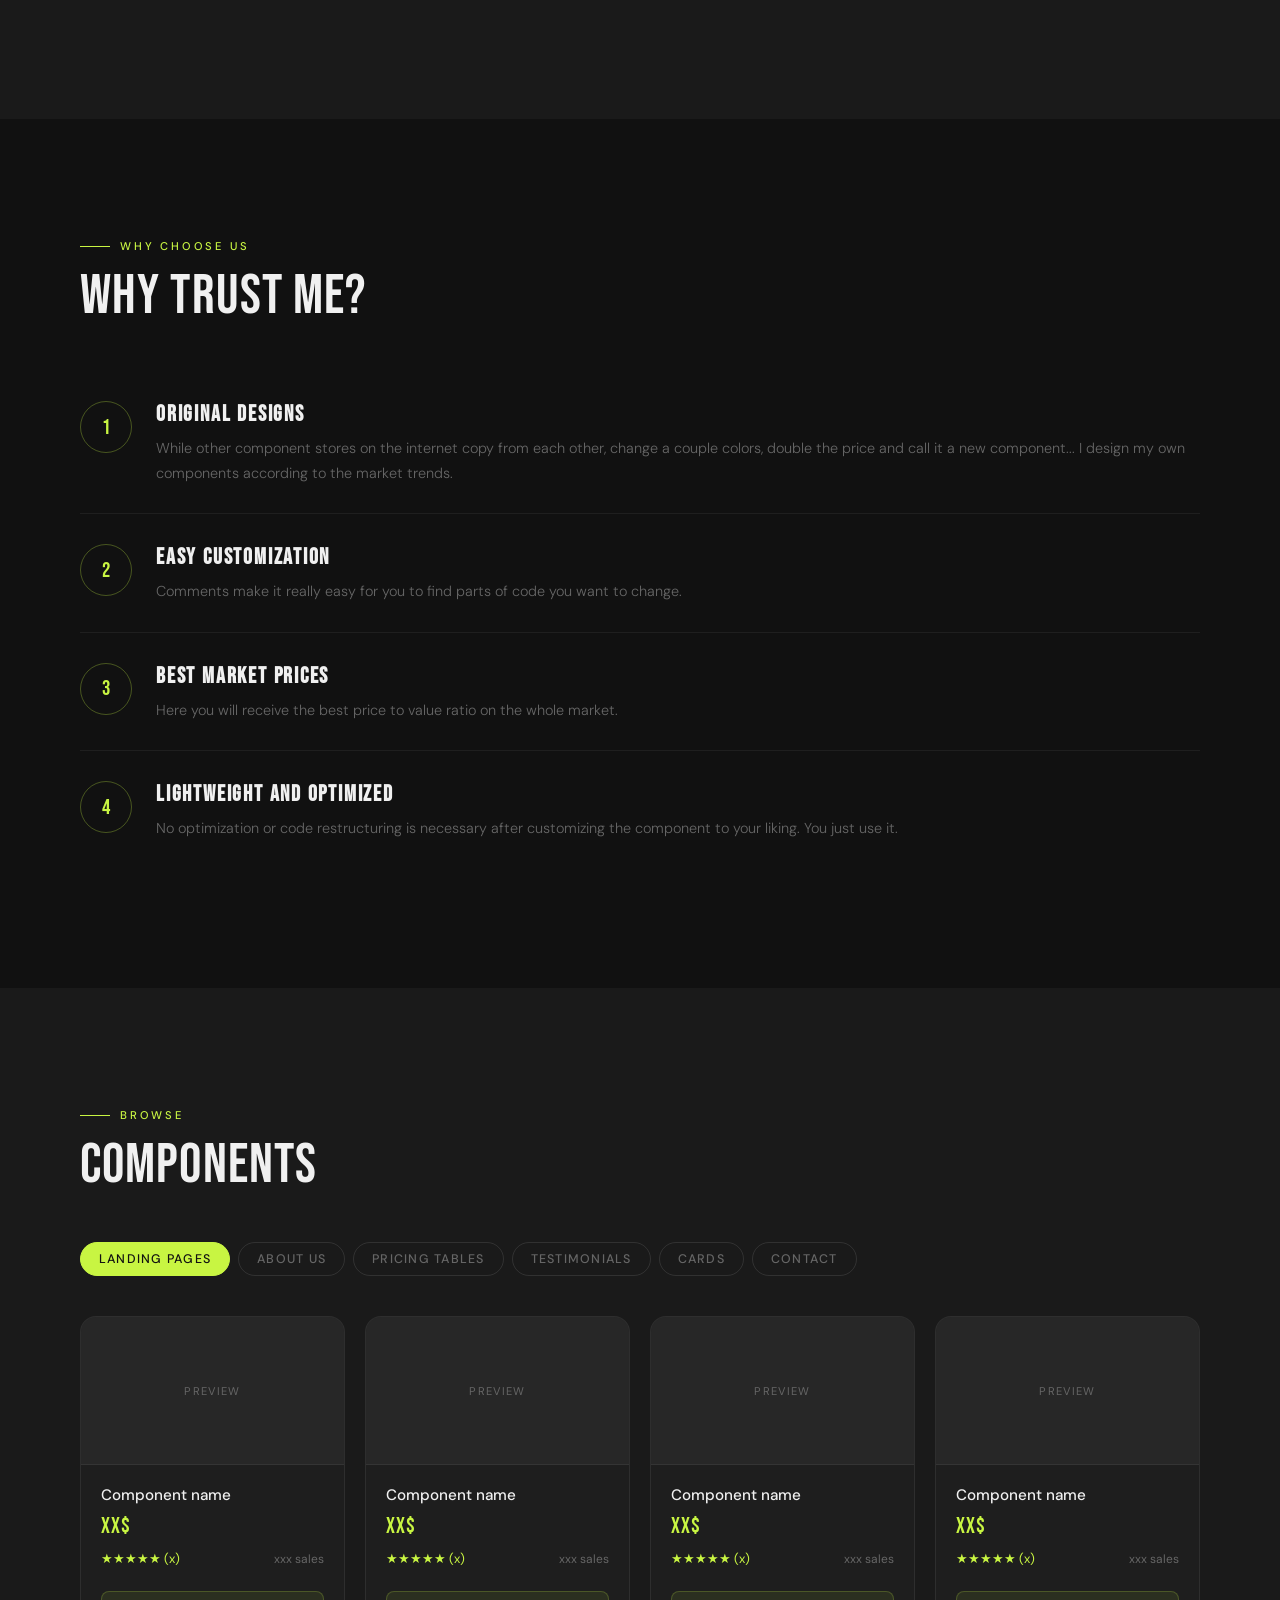
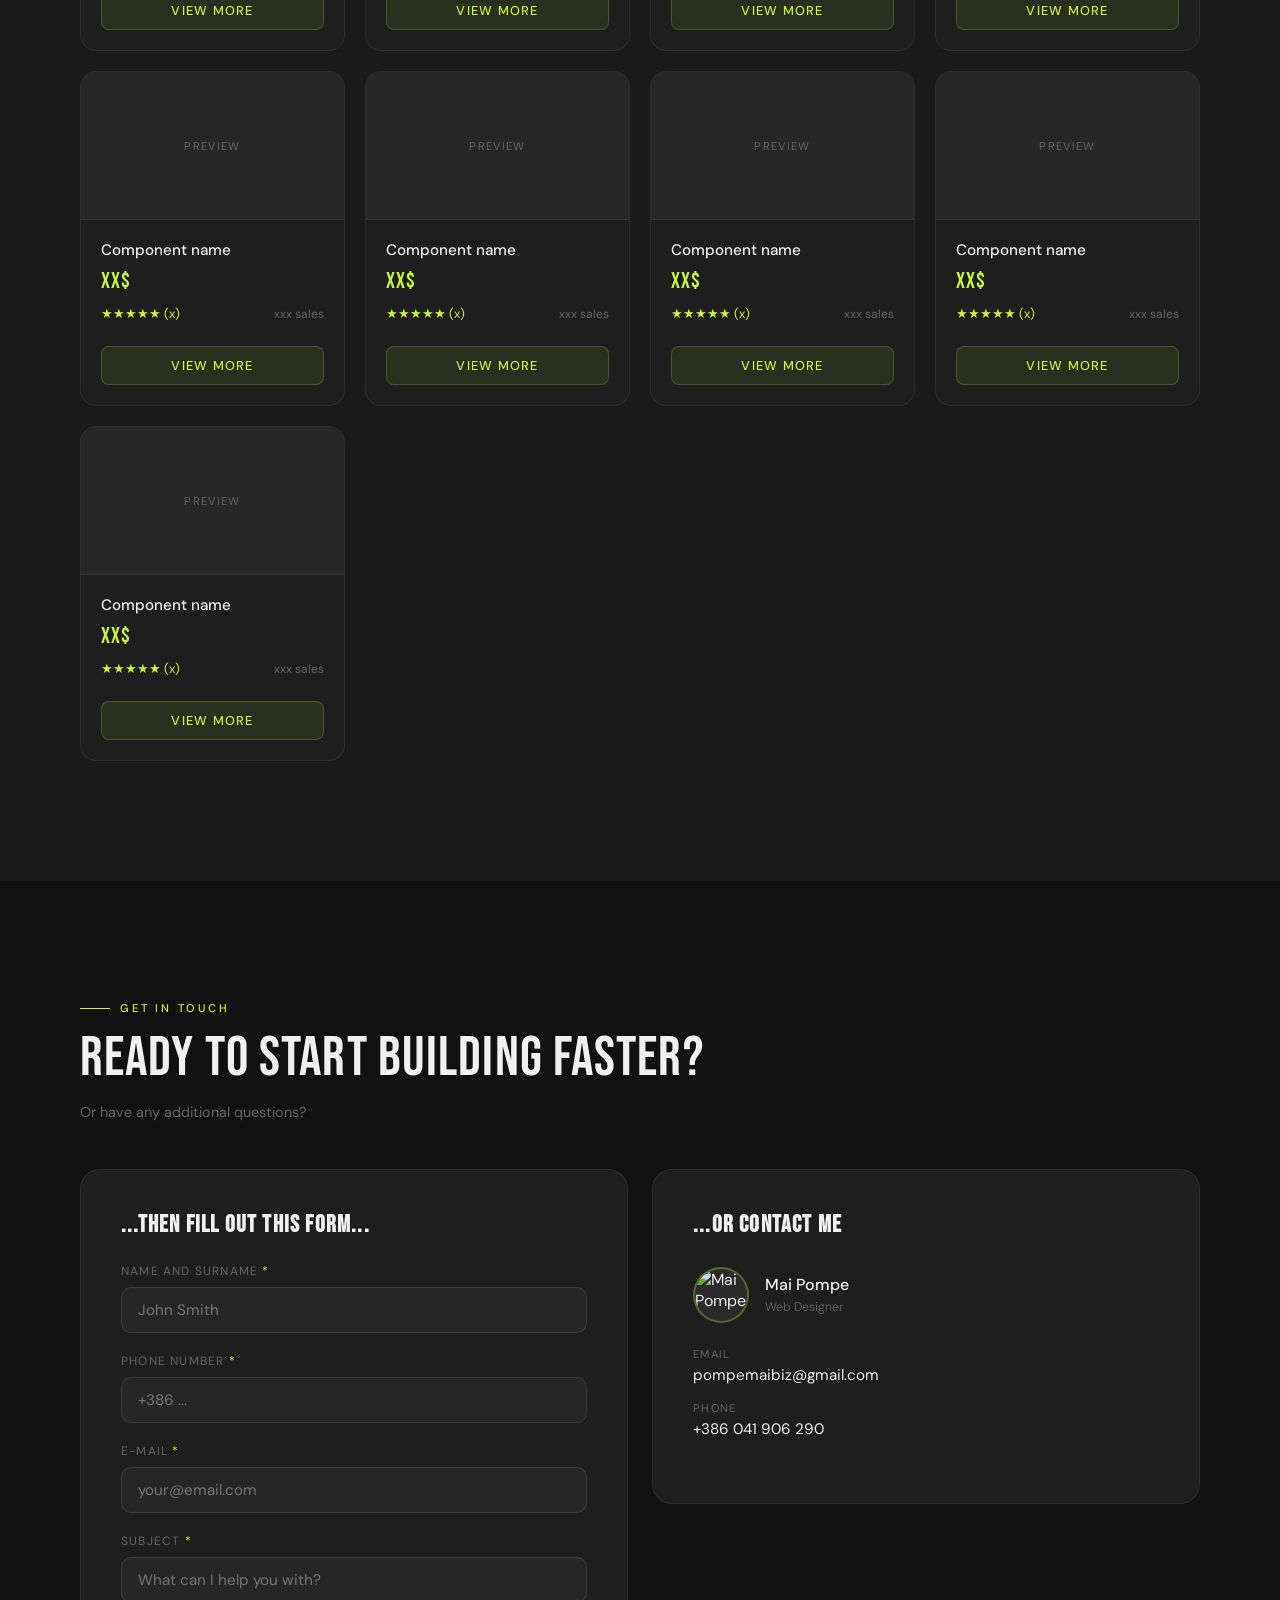
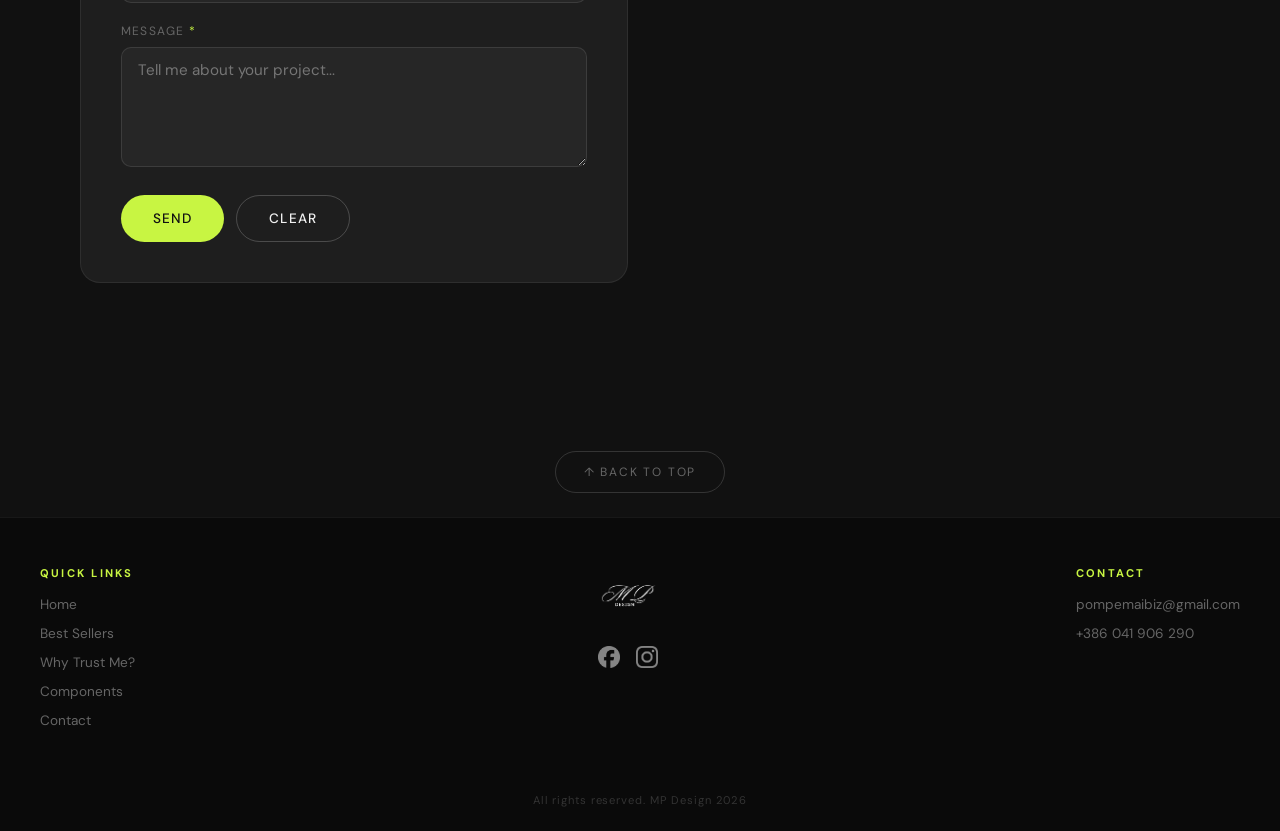
==== commit 75ccb39b: "website buillder added" ====
--- a/componentry.html
+++ b/componentry.html
@@ -27,7 +27,8 @@
         <a href="#whyTrustMe">Why Trust Me?</a>
         <a href="#components">Components</a>
         <a href="#contact">Contact</a>
-        <a href="index.html">MP Portfolio</a>
+        <a href="index.html" class="nav-external">MP Portfolio</a>
+        <a href="websiteBuilder.html" class="nav-external">MP Website Builder</a>
     </div>
 
     <nav id="desktopNavbar">
@@ -37,7 +38,8 @@
         <a href="#whyTrustMe">Why Trust Me?</a>
         <a href="#components">Components</a>
         <a href="#contact">Contact</a>
-        <a href="index.html">MP Portfolio</a>
+        <a href="index.html" class="nav-external">MP Portfolio</a>
+        <a href="websiteBuilder.html" class="nav-external">MP Website Builder</a>
     </nav>
 
     <section id="landingPage">
